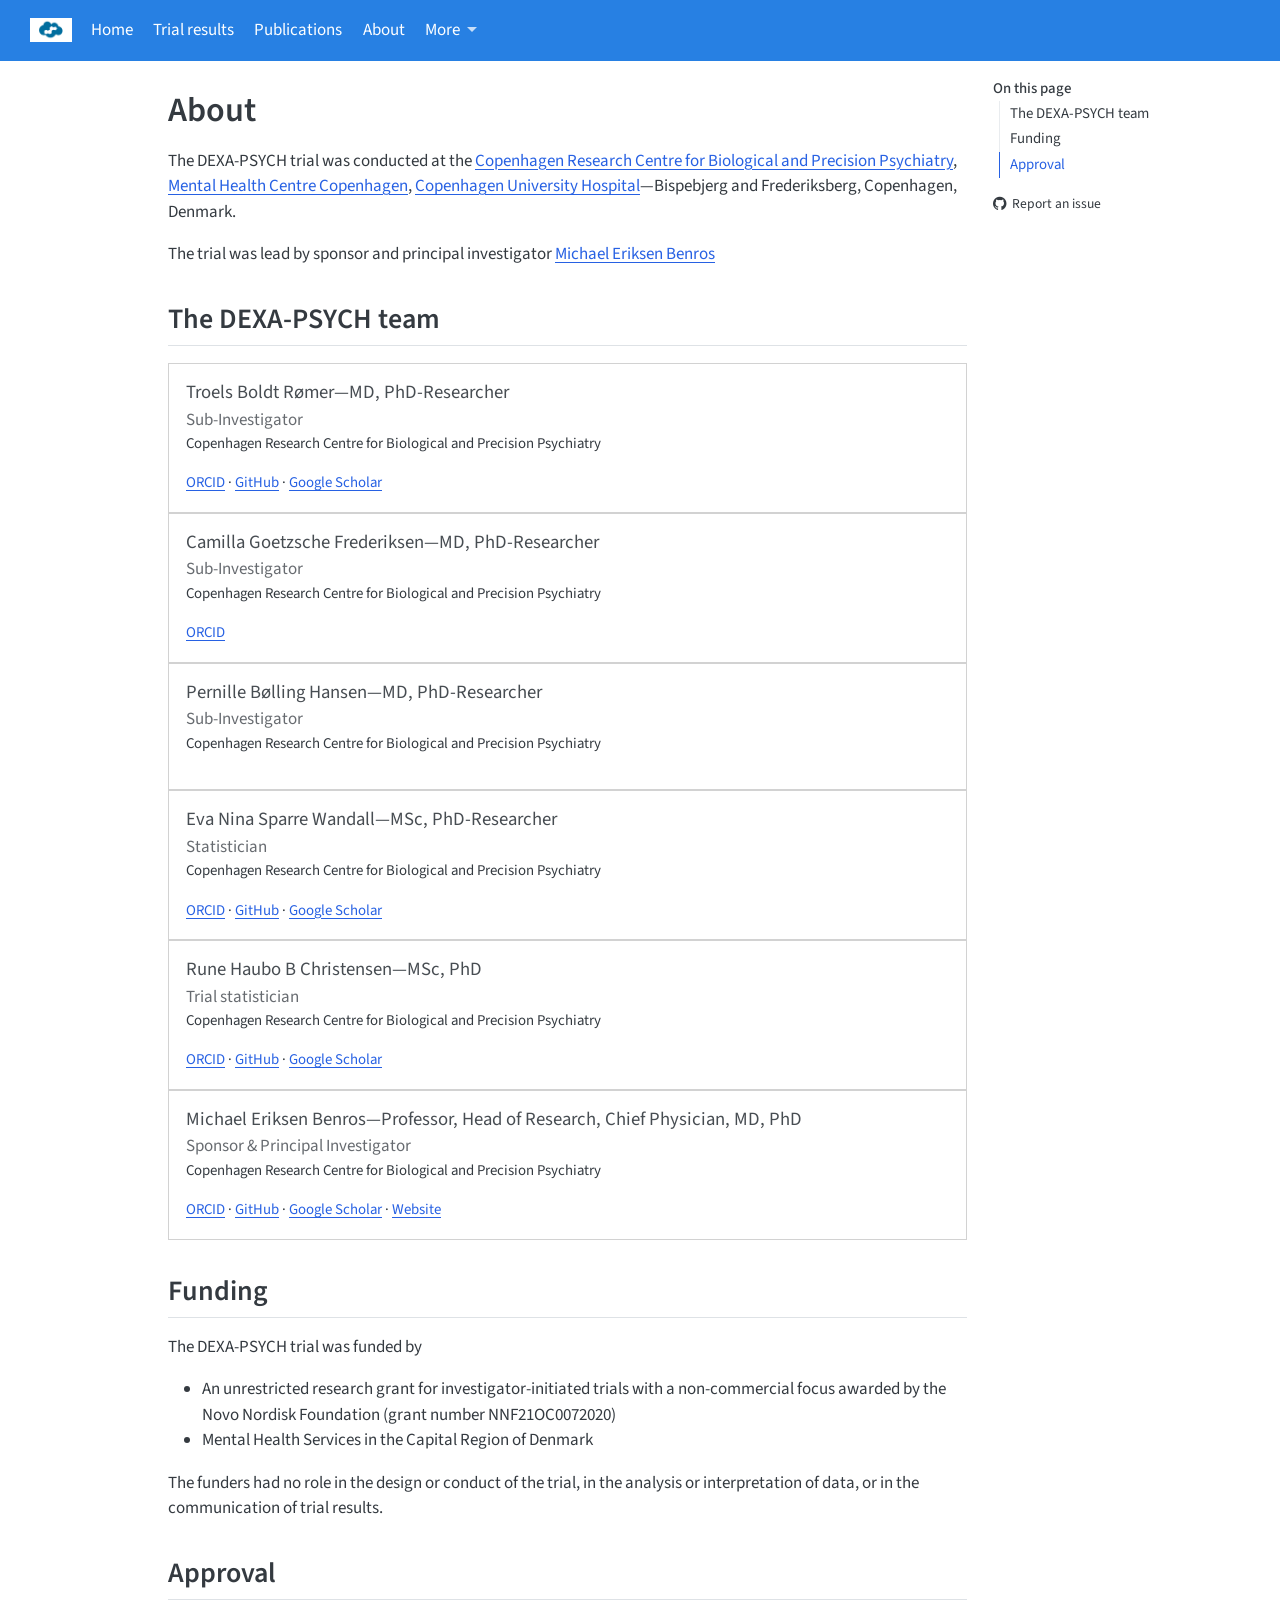
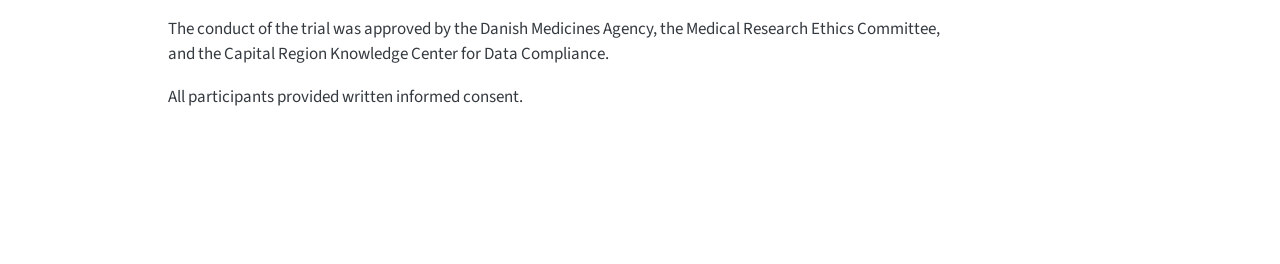
==== docs/about.html @ f8bdddbc "revamp website with quarto" ====
<!DOCTYPE html>
<html xmlns="http://www.w3.org/1999/xhtml" lang="en" xml:lang="en"><head>

<meta charset="utf-8">
<meta name="generator" content="quarto-1.9.38">

<meta name="viewport" content="width=device-width, initial-scale=1.0, user-scalable=yes">


<title>About</title>
<style>
/* Default styles provided by pandoc.
** See https://pandoc.org/MANUAL.html#variables-for-html for config info.
*/
code{white-space: pre-wrap;}
span.smallcaps{font-variant: small-caps;}
div.columns{display: flex; gap: min(4vw, 1.5em);}
div.column{flex: auto; overflow-x: auto;}
div.hanging-indent{margin-left: 1.5em; text-indent: -1.5em;}
ul.task-list{list-style: none;}
ul.task-list li input[type="checkbox"] {
  width: 0.8em;
  margin: 0 0.8em 0.2em -1em; /* quarto-specific, see https://github.com/quarto-dev/quarto-cli/issues/4556 */ 
  vertical-align: middle;
}
</style>


<script src="site_libs/quarto-nav/quarto-nav.js"></script>
<script src="site_libs/quarto-nav/headroom.min.js"></script>
<script src="site_libs/clipboard/clipboard.min.js"></script>
<script src="site_libs/quarto-search/autocomplete.umd.js"></script>
<script src="site_libs/quarto-search/fuse.min.js"></script>
<script src="site_libs/quarto-search/quarto-search.js"></script>
<meta name="quarto:offset" content="./">
<link href="./dexa-psych-logo.png" rel="icon" type="image/png">
<script src="site_libs/quarto-html/quarto.js" type="module"></script>
<script src="site_libs/quarto-html/tabsets/tabsets.js" type="module"></script>
<script src="site_libs/quarto-html/popper.min.js"></script>
<script src="site_libs/quarto-html/tippy.umd.min.js"></script>
<script src="site_libs/quarto-html/anchor.min.js"></script>
<link href="site_libs/quarto-html/tippy.css" rel="stylesheet">
<link href="site_libs/quarto-html/quarto-syntax-highlighting-15634bcf2e68342d4ad2dfa704d543f6.css" rel="stylesheet" id="quarto-text-highlighting-styles">
<script src="site_libs/bootstrap/bootstrap.min.js"></script>
<link href="site_libs/bootstrap/bootstrap-icons.css" rel="stylesheet">
<link href="site_libs/bootstrap/bootstrap-ff38ca5759cea8d2b4e40dc1c167d4da.min.css" rel="stylesheet" append-hash="true" id="quarto-bootstrap" data-mode="light">
<script id="quarto-search-options" type="application/json">{
  "location": "navbar",
  "copy-button": false,
  "collapse-after": 3,
  "panel-placement": "end",
  "type": "overlay",
  "limit": 50,
  "keyboard-shortcut": [
    "f",
    "/",
    "s"
  ],
  "show-item-context": false,
  "language": {
    "search-no-results-text": "No results",
    "search-matching-documents-text": "matching documents",
    "search-copy-link-title": "Copy link to search",
    "search-hide-matches-text": "Hide additional matches",
    "search-more-match-text": "more match in this document",
    "search-more-matches-text": "more matches in this document",
    "search-clear-button-title": "Clear",
    "search-text-placeholder": "",
    "search-detached-cancel-button-title": "Cancel",
    "search-submit-button-title": "Submit",
    "search-label": "Search"
  }
}</script>


<link rel="stylesheet" href="styles.css">
</head>

<body class="nav-fixed quarto-light">

<div id="quarto-search-results"></div>
  <header id="quarto-header" class="headroom fixed-top">
    <nav class="navbar navbar-expand-lg " data-bs-theme="dark">
      <div class="navbar-container container-fluid">
      <div class="navbar-brand-container mx-auto">
    <a href="./index.html" class="navbar-brand navbar-brand-logo">
    <img src="./dexa-psych-logo.png" alt="" class="navbar-logo light-content">
    <img src="./dexa-psych-logo.png" alt="" class="navbar-logo dark-content">
    </a>
  </div>
          <button class="navbar-toggler" type="button" data-bs-toggle="collapse" data-bs-target="#navbarCollapse" aria-controls="navbarCollapse" role="menu" aria-expanded="false" aria-label="Toggle navigation" onclick="if (window.quartoToggleHeadroom) { window.quartoToggleHeadroom(); }">
  <span class="navbar-toggler-icon"></span>
</button>
          <div class="collapse navbar-collapse" id="navbarCollapse">
            <ul class="navbar-nav navbar-nav-scroll me-auto">
  <li class="nav-item">
    <a class="nav-link" href="./index.html"> 
<span class="menu-text">Home</span></a>
  </li>  
  <li class="nav-item">
    <a class="nav-link" href="./results.html"> 
<span class="menu-text">Trial results</span></a>
  </li>  
  <li class="nav-item">
    <a class="nav-link" href="./publications.html"> 
<span class="menu-text">Publications</span></a>
  </li>  
  <li class="nav-item">
    <a class="nav-link active" href="./about.html" aria-current="page"> 
<span class="menu-text">About</span></a>
  </li>  
  <li class="nav-item dropdown ">
    <a class="nav-link dropdown-toggle" href="#" id="nav-menu-more" role="link" data-bs-toggle="dropdown" aria-expanded="false">
 <span class="menu-text">More</span>
    </a>
    <ul class="dropdown-menu" aria-labelledby="nav-menu-more">    
        <li>
    <a class="dropdown-item" href="./index.html">
 <span class="dropdown-text">The DEXA-PSYCH trial</span></a>
  </li>  
        <li>
    <a class="dropdown-item" href="./about.html">
 <span class="dropdown-text">About</span></a>
  </li>  
    </ul>
  </li>
</ul>
          </div> <!-- /navcollapse -->
            <div class="quarto-navbar-tools">
</div>
      </div> <!-- /container-fluid -->
    </nav>
</header>
<!-- content -->
<div id="quarto-content" class="quarto-container page-columns page-rows-contents page-layout-article page-navbar">
<!-- sidebar -->
<!-- margin-sidebar -->
    <div id="quarto-margin-sidebar" class="sidebar margin-sidebar">
        <nav id="TOC" role="doc-toc" class="toc-active">
    <h2 id="toc-title">On this page</h2>
   
  <ul>
  <li><a href="#the-dexa-psych-team" id="toc-the-dexa-psych-team" class="nav-link active" data-scroll-target="#the-dexa-psych-team">The DEXA-PSYCH team</a></li>
  <li><a href="#funding" id="toc-funding" class="nav-link" data-scroll-target="#funding">Funding</a></li>
  <li><a href="#approval" id="toc-approval" class="nav-link" data-scroll-target="#approval">Approval</a></li>
  </ul>
<div class="toc-actions"><ul><li><a href="https://github.com/Biological-and-Precision-Psychiatry/DEXA-PSYCH/issues/new" class="toc-action"><i class="bi bi-github"></i>Report an issue</a></li></ul></div></nav>
    </div>
<!-- main -->
<main class="content" id="quarto-document-content">

<header id="title-block-header" class="quarto-title-block default">
<div class="quarto-title">
<h1 class="title">About</h1>
</div>



<div class="quarto-title-meta">

    
  
    
  </div>
  


</header>


<p>The DEXA-PSYCH trial was conducted at the <a href="https://research.regionh.dk/en/organisations/copenhagen-research-centre-for-biological-and-precision-psychiatr/">Copenhagen Research Centre for Biological and Precision Psychiatry</a>, <a href="https://research.regionh.dk/en/organisations/psykiatrisk-center-k%C3%B8benhavn-bfh/organisations/">Mental Health Centre Copenhagen</a>, <a href="https://research.regionh.dk/en/">Copenhagen University Hospital</a>—Bispebjerg and Frederiksberg, Copenhagen, Denmark.</p>
<p>The trial was lead by sponsor and principal investigator <a href="https://research.regionh.dk/en/persons/michael-eriksen-benros/">Michael Eriksen Benros</a></p>
<section id="the-dexa-psych-team" class="level2">
<h2 class="anchored" data-anchor-id="the-dexa-psych-team">The DEXA-PSYCH team</h2>
<div class="row row-cols-1 row-cols-md-2 row-cols-lg-3 g-4">
<div class="col">
<div class="card h-100">
<div class="card-body">
<h5 class="card-title anchored">
Troels Boldt Rømer—MD, PhD-Researcher
</h5>
<p class="card-subtitle text-muted">
Sub-Investigator
</p>
<p class="card-text small">
Copenhagen Research Centre for Biological and Precision Psychiatry
</p>
<p class="card-text small">
<a href="https://orcid.org/0000-0002-0832-2667">ORCID</a> · <a href="https://github.com/TroelsRomer">GitHub</a> · <a href="https://scholar.google.com/citations?user=Axf2x-EAAAAJ&amp;hl">Google Scholar</a>
</p>
</div>
</div>
</div>
<div class="col">
<div class="card h-100">
<div class="card-body">
<h5 class="card-title anchored">
Camilla Goetzsche Frederiksen—MD, PhD-Researcher
</h5>
<p class="card-subtitle text-muted">
Sub-Investigator
</p>
<p class="card-text small">
Copenhagen Research Centre for Biological and Precision Psychiatry
</p>
<p class="card-text small">
<a href="https://orcid.org/0000-0002-4475-7617">ORCID</a>
</p>
</div>
</div>
</div>
<div class="col">
<div class="card h-100">
<div class="card-body">
<h5 class="card-title anchored">
Pernille Bølling Hansen—MD, PhD-Researcher
</h5>
<p class="card-subtitle text-muted">
Sub-Investigator
</p>
<p class="card-text small">
Copenhagen Research Centre for Biological and Precision Psychiatry
</p>
<p class="card-text small">
</p>
</div>
</div>
</div>
<div class="col">
<div class="card h-100">
<div class="card-body">
<h5 class="card-title anchored">
Eva Nina Sparre Wandall—MSc, PhD-Researcher
</h5>
<p class="card-subtitle text-muted">
Statistician
</p>
<p class="card-text small">
Copenhagen Research Centre for Biological and Precision Psychiatry
</p>
<p class="card-text small">
<a href="https://orcid.org/0009-0008-1745-6027">ORCID</a> · <a href="https://github.com/evaninawandall">GitHub</a> · <a href="https://scholar.google.com/citations?user=a-APcdoAAAAJ&amp;hl">Google Scholar</a>
</p>
</div>
</div>
</div>
<div class="col">
<div class="card h-100">
<div class="card-body">
<h5 class="card-title anchored">
Rune Haubo B Christensen—MSc, PhD
</h5>
<p class="card-subtitle text-muted">
Trial statistician
</p>
<p class="card-text small">
Copenhagen Research Centre for Biological and Precision Psychiatry
</p>
<p class="card-text small">
<a href="https://orcid.org/0000-0002-4494-3399">ORCID</a> · <a href="https://github.com/runehaubo">GitHub</a> · <a href="https://scholar.google.com/citations?user=Bdq1FoIAAAAJ&amp;hl">Google Scholar</a>
</p>
</div>
</div>
</div>
<div class="col">
<div class="card h-100">
<div class="card-body">
<h5 class="card-title anchored">
Michael Eriksen Benros—Professor, Head of Research, Chief Physician, MD, PhD
</h5>
<p class="card-subtitle text-muted">
Sponsor &amp; Principal Investigator
</p>
<p class="card-text small">
Copenhagen Research Centre for Biological and Precision Psychiatry
</p>
<p class="card-text small">
<a href="https://orcid.org/0000-0003-4939-9465">ORCID</a> · <a href="https://github.com/MichaelBenros">GitHub</a> · <a href="https://scholar.google.com/citations?user=AbCdEfGhIjK">Google Scholar</a> · <a href="https://research.regionh.dk/en/persons/michael-eriksen-benros/">Website</a>
</p>
</div>
</div>
</div>
</div>
</section>
<section id="funding" class="level2">
<h2 class="anchored" data-anchor-id="funding">Funding</h2>
<p>The DEXA-PSYCH trial was funded by</p>
<ul>
<li>An unrestricted research grant for investigator-initiated trials with a non-commercial focus awarded by the Novo Nordisk Foundation (grant number NNF21OC0072020)</li>
<li>Mental Health Services in the Capital Region of Denmark</li>
</ul>
<p>The funders had no role in the design or conduct of the trial, in the analysis or interpretation of data, or in the communication of trial results.</p>
</section>
<section id="approval" class="level2">
<h2 class="anchored" data-anchor-id="approval">Approval</h2>
<p>The conduct of the trial was approved by the Danish Medicines Agency, the Medical Research Ethics Committee, and the Capital Region Knowledge Center for Data Compliance.</p>
<p>All participants provided written informed consent.</p>


</section>

</main> <!-- /main -->
<script id="quarto-html-after-body" type="application/javascript">
  window.document.addEventListener("DOMContentLoaded", function (event) {
    const icon = "";
    const anchorJS = new window.AnchorJS();
    anchorJS.options = {
      placement: 'right',
      icon: icon
    };
    anchorJS.add('.anchored');
    const isCodeAnnotation = (el) => {
      for (const clz of el.classList) {
        if (clz.startsWith('code-annotation-')) {                     
          return true;
        }
      }
      return false;
    }
    const onCopySuccess = function(e) {
      // button target
      const button = e.trigger;
      // don't keep focus
      button.blur();
      // flash "checked"
      button.classList.add('code-copy-button-checked');
      var currentTitle = button.getAttribute("title");
      button.setAttribute("title", "Copied!");
      let tooltip;
      if (window.bootstrap) {
        button.setAttribute("data-bs-toggle", "tooltip");
        button.setAttribute("data-bs-placement", "left");
        button.setAttribute("data-bs-title", "Copied!");
        tooltip = new bootstrap.Tooltip(button, 
          { trigger: "manual", 
            customClass: "code-copy-button-tooltip",
            offset: [0, -8]});
        tooltip.show();    
      }
      setTimeout(function() {
        if (tooltip) {
          tooltip.hide();
          button.removeAttribute("data-bs-title");
          button.removeAttribute("data-bs-toggle");
          button.removeAttribute("data-bs-placement");
        }
        button.setAttribute("title", currentTitle);
        button.classList.remove('code-copy-button-checked');
      }, 1000);
      // clear code selection
      e.clearSelection();
    }
    const getTextToCopy = function(trigger) {
      const outerScaffold = trigger.parentElement.cloneNode(true);
      const codeEl = outerScaffold.querySelector('code');
      for (const childEl of codeEl.children) {
        if (isCodeAnnotation(childEl)) {
          childEl.remove();
        }
      }
      return codeEl.innerText;
    }
    const clipboard = new window.ClipboardJS('.code-copy-button:not([data-in-quarto-modal])', {
      text: getTextToCopy
    });
    clipboard.on('success', onCopySuccess);
    if (window.document.getElementById('quarto-embedded-source-code-modal')) {
      const clipboardModal = new window.ClipboardJS('.code-copy-button[data-in-quarto-modal]', {
        text: getTextToCopy,
        container: window.document.getElementById('quarto-embedded-source-code-modal')
      });
      clipboardModal.on('success', onCopySuccess);
    }
      var localhostRegex = new RegExp(/^(?:http|https):\/\/localhost\:?[0-9]*\//);
      var mailtoRegex = new RegExp(/^mailto:/);
        var filterRegex = new RegExp('/' + window.location.host + '/');
      var isInternal = (href) => {
          return filterRegex.test(href) || localhostRegex.test(href) || mailtoRegex.test(href);
      }
      // Inspect non-navigation links and adorn them if external
     var links = window.document.querySelectorAll('a[href]:not(.nav-link):not(.navbar-brand):not(.toc-action):not(.sidebar-link):not(.sidebar-item-toggle):not(.pagination-link):not(.no-external):not([aria-hidden]):not(.dropdown-item):not(.quarto-navigation-tool):not(.about-link)');
      for (var i=0; i<links.length; i++) {
        const link = links[i];
        if (!isInternal(link.href)) {
          // undo the damage that might have been done by quarto-nav.js in the case of
          // links that we want to consider external
          if (link.dataset.originalHref !== undefined) {
            link.href = link.dataset.originalHref;
          }
        }
      }
    function tippyHover(el, contentFn, onTriggerFn, onUntriggerFn) {
      const config = {
        allowHTML: true,
        maxWidth: 500,
        delay: 100,
        arrow: false,
        appendTo: function(el) {
            return el.parentElement;
        },
        interactive: true,
        interactiveBorder: 10,
        theme: 'quarto',
        placement: 'bottom-start',
      };
      if (contentFn) {
        config.content = contentFn;
      }
      if (onTriggerFn) {
        config.onTrigger = onTriggerFn;
      }
      if (onUntriggerFn) {
        config.onUntrigger = onUntriggerFn;
      }
      window.tippy(el, config); 
    }
    const noterefs = window.document.querySelectorAll('a[role="doc-noteref"]');
    for (var i=0; i<noterefs.length; i++) {
      const ref = noterefs[i];
      tippyHover(ref, function() {
        // use id or data attribute instead here
        let href = ref.getAttribute('data-footnote-href') || ref.getAttribute('href');
        try { href = new URL(href).hash; } catch {}
        const id = href.replace(/^#\/?/, "");
        const note = window.document.getElementById(id);
        if (note) {
          return note.innerHTML;
        } else {
          return "";
        }
      });
    }
    const xrefs = window.document.querySelectorAll('a.quarto-xref');
    const processXRef = (id, note) => {
      // Strip column container classes
      const stripColumnClz = (el) => {
        el.classList.remove("page-full", "page-columns");
        if (el.children) {
          for (const child of el.children) {
            stripColumnClz(child);
          }
        }
      }
      stripColumnClz(note)
      if (id === null || id.startsWith('sec-')) {
        // Special case sections, only their first couple elements
        const container = document.createElement("div");
        if (note.children && note.children.length > 2) {
          container.appendChild(note.children[0].cloneNode(true));
          for (let i = 1; i < note.children.length; i++) {
            const child = note.children[i];
            if (child.tagName === "P" && child.innerText === "") {
              continue;
            } else {
              container.appendChild(child.cloneNode(true));
              break;
            }
          }
          if (window.Quarto?.typesetMath) {
            window.Quarto.typesetMath(container);
          }
          return container.innerHTML
        } else {
          if (window.Quarto?.typesetMath) {
            window.Quarto.typesetMath(note);
          }
          return note.innerHTML;
        }
      } else {
        // Remove any anchor links if they are present
        const anchorLink = note.querySelector('a.anchorjs-link');
        if (anchorLink) {
          anchorLink.remove();
        }
        if (window.Quarto?.typesetMath) {
          window.Quarto.typesetMath(note);
        }
        if (note.classList.contains("callout")) {
          return note.outerHTML;
        } else {
          return note.innerHTML;
        }
      }
    }
    for (var i=0; i<xrefs.length; i++) {
      const xref = xrefs[i];
      tippyHover(xref, undefined, function(instance) {
        instance.disable();
        let url = xref.getAttribute('href');
        let hash = undefined; 
        if (url.startsWith('#')) {
          hash = url;
        } else {
          try { hash = new URL(url).hash; } catch {}
        }
        if (hash) {
          const id = hash.replace(/^#\/?/, "");
          const note = window.document.getElementById(id);
          if (note !== null) {
            try {
              const html = processXRef(id, note.cloneNode(true));
              instance.setContent(html);
            } finally {
              instance.enable();
              instance.show();
            }
          } else {
            // See if we can fetch this
            fetch(url.split('#')[0])
            .then(res => res.text())
            .then(html => {
              const parser = new DOMParser();
              const htmlDoc = parser.parseFromString(html, "text/html");
              const note = htmlDoc.getElementById(id);
              if (note !== null) {
                const html = processXRef(id, note);
                instance.setContent(html);
              } 
            }).finally(() => {
              instance.enable();
              instance.show();
            });
          }
        } else {
          // See if we can fetch a full url (with no hash to target)
          // This is a special case and we should probably do some content thinning / targeting
          fetch(url)
          .then(res => res.text())
          .then(html => {
            const parser = new DOMParser();
            const htmlDoc = parser.parseFromString(html, "text/html");
            const note = htmlDoc.querySelector('main.content');
            if (note !== null) {
              // This should only happen for chapter cross references
              // (since there is no id in the URL)
              // remove the first header
              if (note.children.length > 0 && note.children[0].tagName === "HEADER") {
                note.children[0].remove();
              }
              const html = processXRef(null, note);
              instance.setContent(html);
            } 
          }).finally(() => {
            instance.enable();
            instance.show();
          });
        }
      }, function(instance) {
      });
    }
        let selectedAnnoteEl;
        const selectorForAnnotation = ( cell, annotation) => {
          let cellAttr = 'data-code-cell="' + cell + '"';
          let lineAttr = 'data-code-annotation="' +  annotation + '"';
          const selector = 'span[' + cellAttr + '][' + lineAttr + ']';
          return selector;
        }
        const selectCodeLines = (annoteEl) => {
          const doc = window.document;
          const targetCell = annoteEl.getAttribute("data-target-cell");
          const targetAnnotation = annoteEl.getAttribute("data-target-annotation");
          const annoteSpan = window.document.querySelector(selectorForAnnotation(targetCell, targetAnnotation));
          const lines = annoteSpan.getAttribute("data-code-lines").split(",");
          const lineIds = lines.map((line) => {
            return targetCell + "-" + line;
          })
          let top = null;
          let height = null;
          let parent = null;
          if (lineIds.length > 0) {
              //compute the position of the single el (top and bottom and make a div)
              const el = window.document.getElementById(lineIds[0]);
              top = el.offsetTop;
              height = el.offsetHeight;
              parent = el.parentElement.parentElement;
            if (lineIds.length > 1) {
              const lastEl = window.document.getElementById(lineIds[lineIds.length - 1]);
              const bottom = lastEl.offsetTop + lastEl.offsetHeight;
              height = bottom - top;
            }
            if (top !== null && height !== null && parent !== null) {
              // cook up a div (if necessary) and position it 
              let div = window.document.getElementById("code-annotation-line-highlight");
              if (div === null) {
                div = window.document.createElement("div");
                div.setAttribute("id", "code-annotation-line-highlight");
                div.style.position = 'absolute';
                parent.appendChild(div);
              }
              div.style.top = top - 2 + "px";
              div.style.height = height + 4 + "px";
              div.style.left = 0;
              let gutterDiv = window.document.getElementById("code-annotation-line-highlight-gutter");
              if (gutterDiv === null) {
                gutterDiv = window.document.createElement("div");
                gutterDiv.setAttribute("id", "code-annotation-line-highlight-gutter");
                gutterDiv.style.position = 'absolute';
                const codeCell = window.document.getElementById(targetCell);
                const gutter = codeCell.querySelector('.code-annotation-gutter');
                gutter.appendChild(gutterDiv);
              }
              gutterDiv.style.top = top - 2 + "px";
              gutterDiv.style.height = height + 4 + "px";
            }
            selectedAnnoteEl = annoteEl;
          }
        };
        const unselectCodeLines = () => {
          const elementsIds = ["code-annotation-line-highlight", "code-annotation-line-highlight-gutter"];
          elementsIds.forEach((elId) => {
            const div = window.document.getElementById(elId);
            if (div) {
              div.remove();
            }
          });
          selectedAnnoteEl = undefined;
        };
          // Handle positioning of the toggle
      window.addEventListener(
        "resize",
        throttle(() => {
          elRect = undefined;
          if (selectedAnnoteEl) {
            selectCodeLines(selectedAnnoteEl);
          }
        }, 10)
      );
      function throttle(fn, ms) {
      let throttle = false;
      let timer;
        return (...args) => {
          if(!throttle) { // first call gets through
              fn.apply(this, args);
              throttle = true;
          } else { // all the others get throttled
              if(timer) clearTimeout(timer); // cancel #2
              timer = setTimeout(() => {
                fn.apply(this, args);
                timer = throttle = false;
              }, ms);
          }
        };
      }
        // Attach click handler to the DT
        const annoteDls = window.document.querySelectorAll('dt[data-target-cell]');
        for (const annoteDlNode of annoteDls) {
          annoteDlNode.addEventListener('click', (event) => {
            const clickedEl = event.target;
            if (clickedEl !== selectedAnnoteEl) {
              unselectCodeLines();
              const activeEl = window.document.querySelector('dt[data-target-cell].code-annotation-active');
              if (activeEl) {
                activeEl.classList.remove('code-annotation-active');
              }
              selectCodeLines(clickedEl);
              clickedEl.classList.add('code-annotation-active');
            } else {
              // Unselect the line
              unselectCodeLines();
              clickedEl.classList.remove('code-annotation-active');
            }
          });
        }
    const findCites = (el) => {
      const parentEl = el.parentElement;
      if (parentEl) {
        const cites = parentEl.dataset.cites;
        if (cites) {
          return {
            el,
            cites: cites.split(' ')
          };
        } else {
          return findCites(el.parentElement)
        }
      } else {
        return undefined;
      }
    };
    var bibliorefs = window.document.querySelectorAll('a[role="doc-biblioref"]');
    for (var i=0; i<bibliorefs.length; i++) {
      const ref = bibliorefs[i];
      const citeInfo = findCites(ref);
      if (citeInfo) {
        tippyHover(citeInfo.el, function() {
          var popup = window.document.createElement('div');
          citeInfo.cites.forEach(function(cite) {
            var citeDiv = window.document.createElement('div');
            citeDiv.classList.add('hanging-indent');
            citeDiv.classList.add('csl-entry');
            var biblioDiv = window.document.getElementById('ref-' + cite);
            if (biblioDiv) {
              citeDiv.innerHTML = biblioDiv.innerHTML;
            }
            popup.appendChild(citeDiv);
          });
          return popup.innerHTML;
        });
      }
    }
  });
  </script>
</div> <!-- /content -->




<footer class="footer"><div class="nav-footer"><div class="nav-footer-center"><div class="toc-actions d-sm-block d-md-none"><ul><li><a href="https://github.com/Biological-and-Precision-Psychiatry/DEXA-PSYCH/issues/new" class="toc-action"><i class="bi bi-github"></i>Report an issue</a></li></ul></div></div></div></footer></body></html>
---- docs/site_libs/quarto-html/tippy.css ----
.tippy-box[data-animation=fade][data-state=hidden]{opacity:0}[data-tippy-root]{max-width:calc(100vw - 10px)}.tippy-box{position:relative;background-color:#333;color:#fff;border-radius:4px;font-size:14px;line-height:1.4;white-space:normal;outline:0;transition-property:transform,visibility,opacity}.tippy-box[data-placement^=top]>.tippy-arrow{bottom:0}.tippy-box[data-placement^=top]>.tippy-arrow:before{bottom:-7px;left:0;border-width:8px 8px 0;border-top-color:initial;transform-origin:center top}.tippy-box[data-placement^=bottom]>.tippy-arrow{top:0}.tippy-box[data-placement^=bottom]>.tippy-arrow:before{top:-7px;left:0;border-width:0 8px 8px;border-bottom-color:initial;transform-origin:center bottom}.tippy-box[data-placement^=left]>.tippy-arrow{right:0}.tippy-box[data-placement^=left]>.tippy-arrow:before{border-width:8px 0 8px 8px;border-left-color:initial;right:-7px;transform-origin:center left}.tippy-box[data-placement^=right]>.tippy-arrow{left:0}.tippy-box[data-placement^=right]>.tippy-arrow:before{left:-7px;border-width:8px 8px 8px 0;border-right-color:initial;transform-origin:center right}.tippy-box[data-inertia][data-state=visible]{transition-timing-function:cubic-bezier(.54,1.5,.38,1.11)}.tippy-arrow{width:16px;height:16px;color:#333}.tippy-arrow:before{content:"";position:absolute;border-color:transparent;border-style:solid}.tippy-content{position:relative;padding:5px 9px;z-index:1}
---- docs/site_libs/quarto-html/quarto-syntax-highlighting-15634bcf2e68342d4ad2dfa704d543f6.css ----
/* quarto syntax highlight colors */
:root {
  --quarto-hl-ot-color: #003B4F;
  --quarto-hl-at-color: #657422;
  --quarto-hl-ss-color: #20794D;
  --quarto-hl-an-color: #5E5E5E;
  --quarto-hl-fu-color: #4758AB;
  --quarto-hl-st-color: #20794D;
  --quarto-hl-cf-color: #003B4F;
  --quarto-hl-op-color: #5E5E5E;
  --quarto-hl-er-color: #AD0000;
  --quarto-hl-bn-color: #AD0000;
  --quarto-hl-al-color: #AD0000;
  --quarto-hl-va-color: #111111;
  --quarto-hl-bu-color: inherit;
  --quarto-hl-ex-color: inherit;
  --quarto-hl-pp-color: #AD0000;
  --quarto-hl-in-color: #5E5E5E;
  --quarto-hl-vs-color: #20794D;
  --quarto-hl-wa-color: #5E5E5E;
  --quarto-hl-do-color: #5E5E5E;
  --quarto-hl-im-color: #00769E;
  --quarto-hl-ch-color: #20794D;
  --quarto-hl-dt-color: #AD0000;
  --quarto-hl-fl-color: #AD0000;
  --quarto-hl-co-color: #5E5E5E;
  --quarto-hl-cv-color: #5E5E5E;
  --quarto-hl-cn-color: #8f5902;
  --quarto-hl-sc-color: #5E5E5E;
  --quarto-hl-dv-color: #AD0000;
  --quarto-hl-kw-color: #003B4F;
}

/* other quarto variables */
:root {
  --quarto-font-monospace: SFMono-Regular, Menlo, Monaco, Consolas, "Liberation Mono", "Courier New", monospace;
}

/* syntax highlight based on Pandoc's rules */
pre > code.sourceCode > span {
  color: #003B4F;
}

code.sourceCode > span {
  color: #003B4F;
}

div.sourceCode,
div.sourceCode pre.sourceCode {
  color: #003B4F;
}

/* Normal */
code span {
  color: #003B4F;
}

/* Alert */
code span.al {
  color: #AD0000;
  font-style: inherit;
}

/* Annotation */
code span.an {
  color: #5E5E5E;
  font-style: inherit;
}

/* Attribute */
code span.at {
  color: #657422;
  font-style: inherit;
}

/* BaseN */
code span.bn {
  color: #AD0000;
  font-style: inherit;
}

/* BuiltIn */
code span.bu {
  font-style: inherit;
}

/* ControlFlow */
code span.cf {
  color: #003B4F;
  font-weight: bold;
  font-style: inherit;
}

/* Char */
code span.ch {
  color: #20794D;
  font-style: inherit;
}

/* Constant */
code span.cn {
  color: #8f5902;
  font-style: inherit;
}

/* Comment */
code span.co {
  color: #5E5E5E;
  font-style: inherit;
}

/* CommentVar */
code span.cv {
  color: #5E5E5E;
  font-style: italic;
}

/* Documentation */
code span.do {
  color: #5E5E5E;
  font-style: italic;
}

/* DataType */
code span.dt {
  color: #AD0000;
  font-style: inherit;
}

/* DecVal */
code span.dv {
  color: #AD0000;
  font-style: inherit;
}

/* Error */
code span.er {
  color: #AD0000;
  font-style: inherit;
}

/* Extension */
code span.ex {
  font-style: inherit;
}

/* Float */
code span.fl {
  color: #AD0000;
  font-style: inherit;
}

/* Function */
code span.fu {
  color: #4758AB;
  font-style: inherit;
}

/* Import */
code span.im {
  color: #00769E;
  font-style: inherit;
}

/* Information */
code span.in {
  color: #5E5E5E;
  font-style: inherit;
}

/* Keyword */
code span.kw {
  color: #003B4F;
  font-weight: bold;
  font-style: inherit;
}

/* Operator */
code span.op {
  color: #5E5E5E;
  font-style: inherit;
}

/* Other */
code span.ot {
  color: #003B4F;
  font-style: inherit;
}

/* Preprocessor */
code span.pp {
  color: #AD0000;
  font-style: inherit;
}

/* SpecialChar */
code span.sc {
  color: #5E5E5E;
  font-style: inherit;
}

/* SpecialString */
code span.ss {
  color: #20794D;
  font-style: inherit;
}

/* String */
code span.st {
  color: #20794D;
  font-style: inherit;
}

/* Variable */
code span.va {
  color: #111111;
  font-style: inherit;
}

/* VerbatimString */
code span.vs {
  color: #20794D;
  font-style: inherit;
}

/* Warning */
code span.wa {
  color: #5E5E5E;
  font-style: italic;
}

.prevent-inlining {
  content: "</";
}

/*# sourceMappingURL=f23921c56f73e400b49028c9186a1aa0.css.map */
---- docs/styles.css ----
/* css styles */
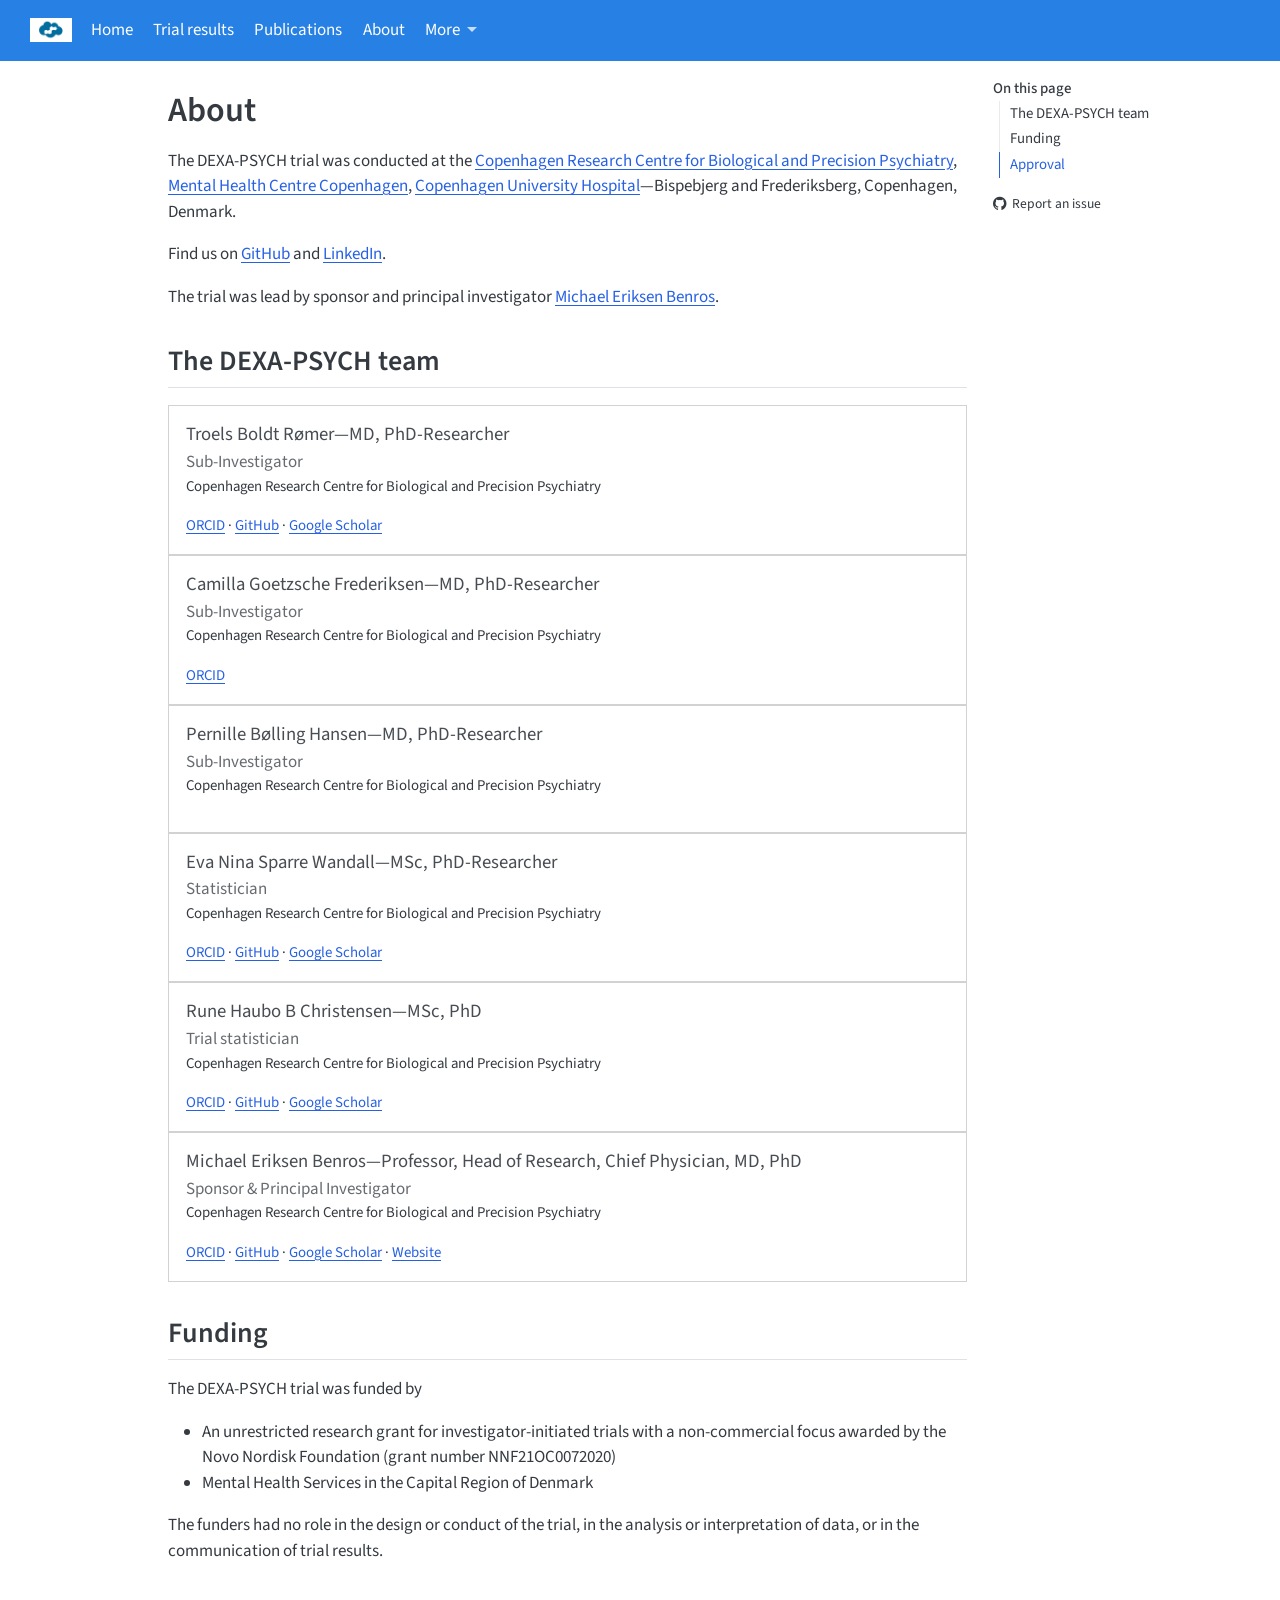
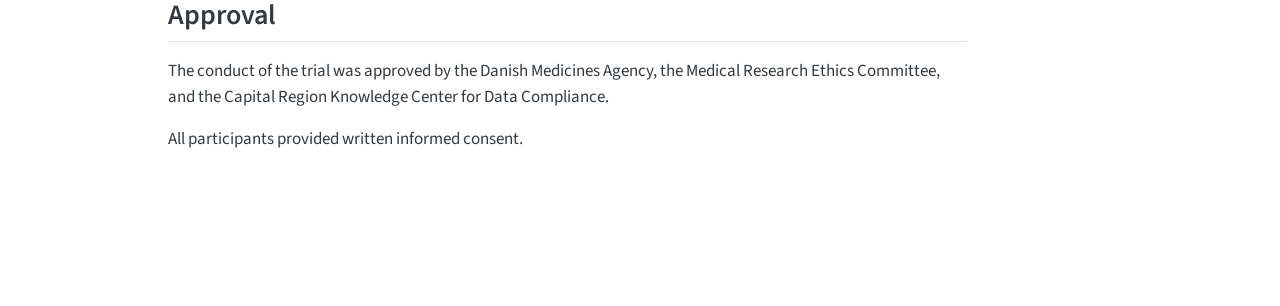
==== commit 5fc40185: "Update website" ====
--- a/docs/about.html
+++ b/docs/about.html
@@ -102,7 +102,7 @@
 <span class="menu-text">Trial results</span></a>
   </li>  
   <li class="nav-item">
-    <a class="nav-link" href="./publications.html"> 
+    <a class="nav-link" href="./publications/publications.html"> 
 <span class="menu-text">Publications</span></a>
   </li>  
   <li class="nav-item">
@@ -169,7 +169,8 @@
 
 
 <p>The DEXA-PSYCH trial was conducted at the <a href="https://research.regionh.dk/en/organisations/copenhagen-research-centre-for-biological-and-precision-psychiatr/">Copenhagen Research Centre for Biological and Precision Psychiatry</a>, <a href="https://research.regionh.dk/en/organisations/psykiatrisk-center-k%C3%B8benhavn-bfh/organisations/">Mental Health Centre Copenhagen</a>, <a href="https://research.regionh.dk/en/">Copenhagen University Hospital</a>—Bispebjerg and Frederiksberg, Copenhagen, Denmark.</p>
-<p>The trial was lead by sponsor and principal investigator <a href="https://research.regionh.dk/en/persons/michael-eriksen-benros/">Michael Eriksen Benros</a></p>
+<p>Find us on <a href="https://github.com/Biological-and-Precision-Psychiatry">GitHub</a> and <a href="https://dk.linkedin.com/company/copenhagen-biological-and-precision-psychiatry">LinkedIn</a>.</p>
+<p>The trial was lead by sponsor and principal investigator <a href="https://research.regionh.dk/en/persons/michael-eriksen-benros/">Michael Eriksen Benros</a>.</p>
 <section id="the-dexa-psych-team" class="level2">
 <h2 class="anchored" data-anchor-id="the-dexa-psych-team">The DEXA-PSYCH team</h2>
 <div class="row row-cols-1 row-cols-md-2 row-cols-lg-3 g-4">
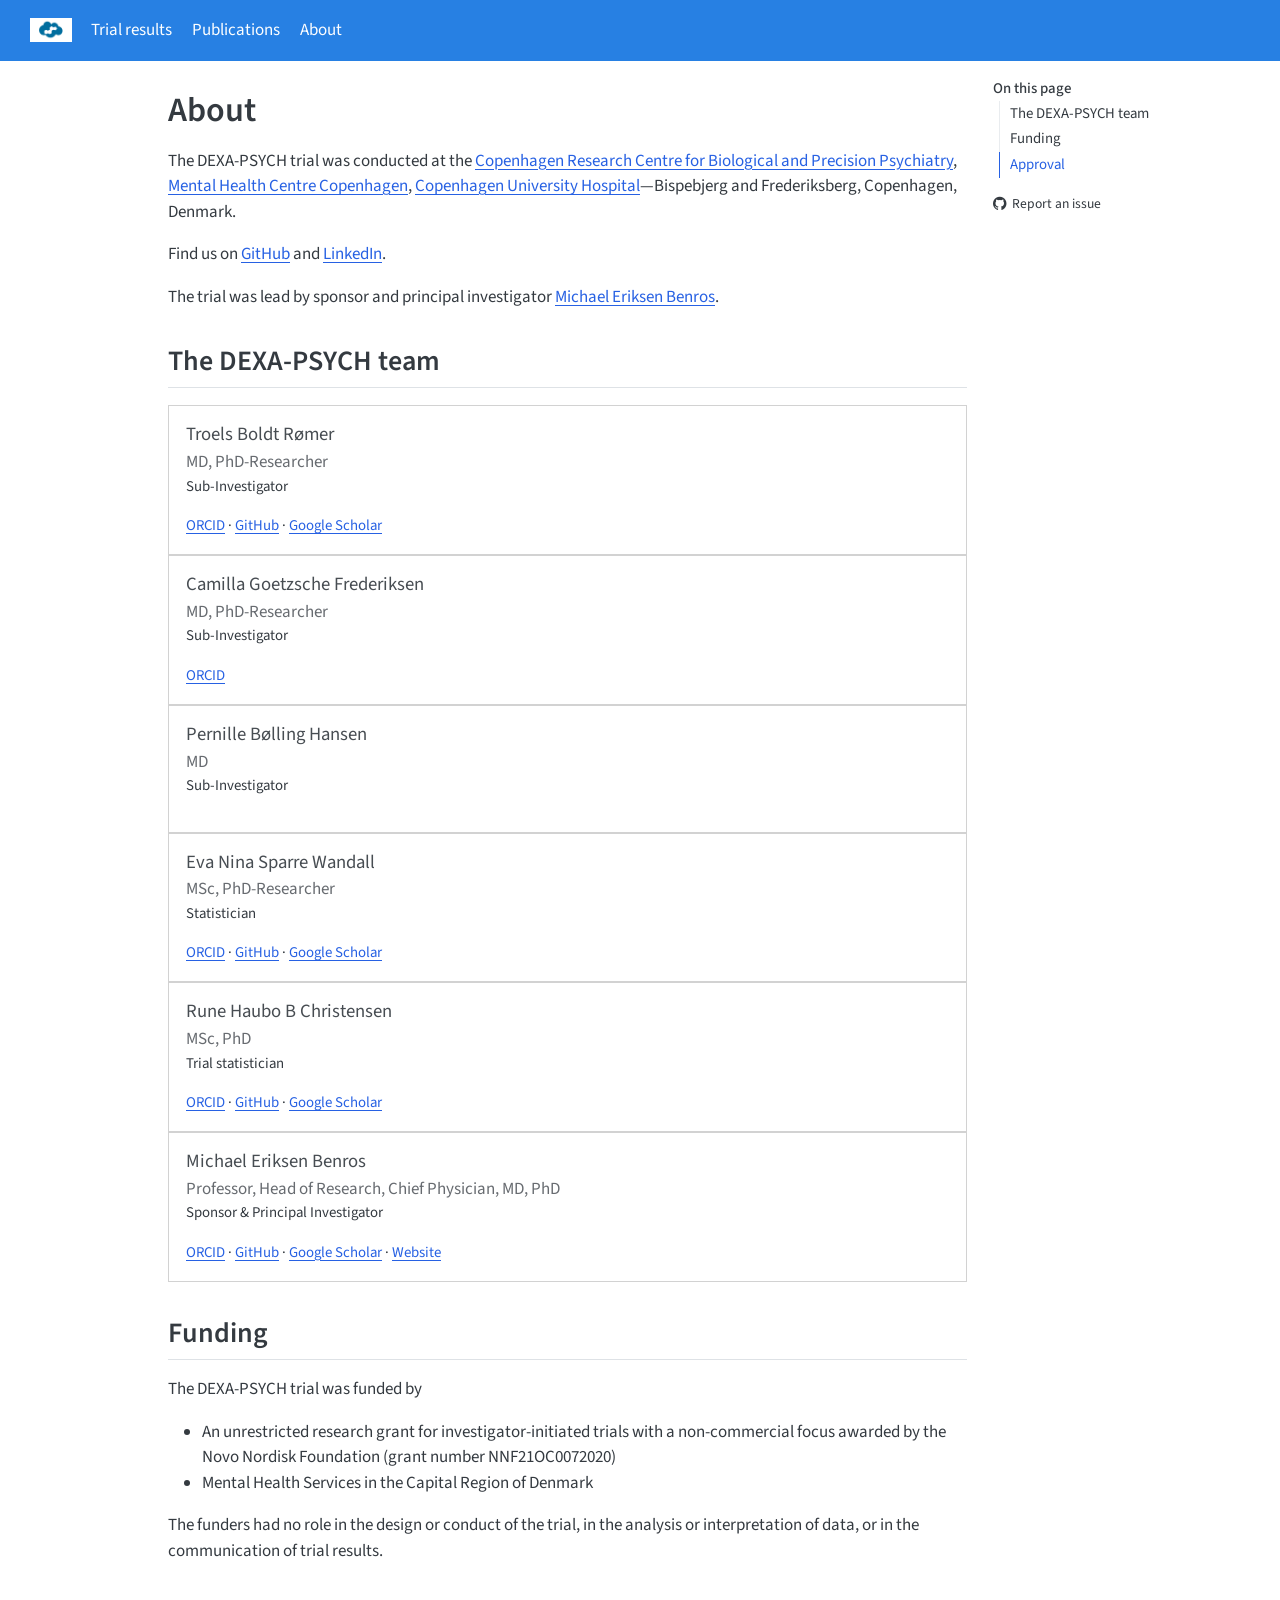
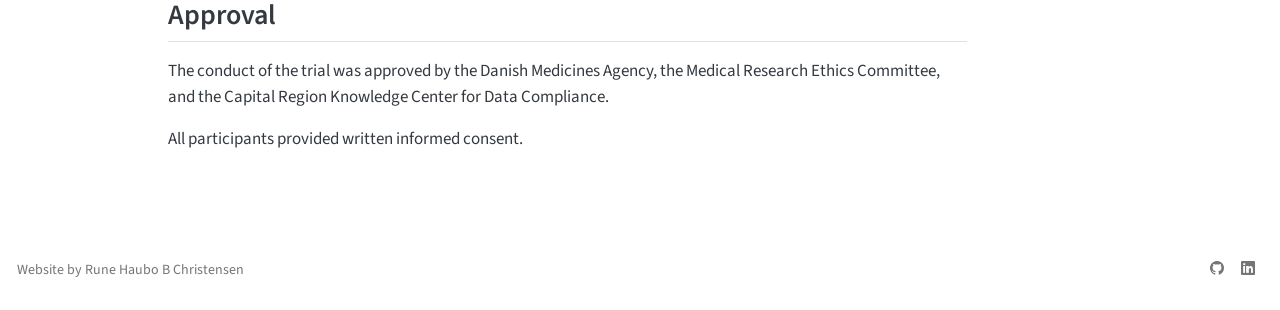
==== commit 0d0a6af5: "update website" ====
--- a/docs/about.html
+++ b/docs/about.html
@@ -94,10 +94,6 @@
           <div class="collapse navbar-collapse" id="navbarCollapse">
             <ul class="navbar-nav navbar-nav-scroll me-auto">
   <li class="nav-item">
-    <a class="nav-link" href="./index.html"> 
-<span class="menu-text">Home</span></a>
-  </li>  
-  <li class="nav-item">
     <a class="nav-link" href="./results.html"> 
 <span class="menu-text">Trial results</span></a>
   </li>  
@@ -109,21 +105,6 @@
     <a class="nav-link active" href="./about.html" aria-current="page"> 
 <span class="menu-text">About</span></a>
   </li>  
-  <li class="nav-item dropdown ">
-    <a class="nav-link dropdown-toggle" href="#" id="nav-menu-more" role="link" data-bs-toggle="dropdown" aria-expanded="false">
- <span class="menu-text">More</span>
-    </a>
-    <ul class="dropdown-menu" aria-labelledby="nav-menu-more">    
-        <li>
-    <a class="dropdown-item" href="./index.html">
- <span class="dropdown-text">The DEXA-PSYCH trial</span></a>
-  </li>  
-        <li>
-    <a class="dropdown-item" href="./about.html">
- <span class="dropdown-text">About</span></a>
-  </li>  
-    </ul>
-  </li>
 </ul>
           </div> <!-- /navcollapse -->
             <div class="quarto-navbar-tools">
@@ -178,13 +159,13 @@
 <div class="card h-100">
 <div class="card-body">
 <h5 class="card-title anchored">
-Troels Boldt Rømer—MD, PhD-Researcher
+Troels Boldt Rømer
 </h5>
 <p class="card-subtitle text-muted">
+MD, PhD-Researcher
+</p>
+<p class="card-text small">
 Sub-Investigator
-</p>
-<p class="card-text small">
-Copenhagen Research Centre for Biological and Precision Psychiatry
 </p>
 <p class="card-text small">
 <a href="https://orcid.org/0000-0002-0832-2667">ORCID</a> · <a href="https://github.com/TroelsRomer">GitHub</a> · <a href="https://scholar.google.com/citations?user=Axf2x-EAAAAJ&amp;hl">Google Scholar</a>
@@ -196,13 +177,13 @@
 <div class="card h-100">
 <div class="card-body">
 <h5 class="card-title anchored">
-Camilla Goetzsche Frederiksen—MD, PhD-Researcher
+Camilla Goetzsche Frederiksen
 </h5>
 <p class="card-subtitle text-muted">
+MD, PhD-Researcher
+</p>
+<p class="card-text small">
 Sub-Investigator
-</p>
-<p class="card-text small">
-Copenhagen Research Centre for Biological and Precision Psychiatry
 </p>
 <p class="card-text small">
 <a href="https://orcid.org/0000-0002-4475-7617">ORCID</a>
@@ -214,13 +195,13 @@
 <div class="card h-100">
 <div class="card-body">
 <h5 class="card-title anchored">
-Pernille Bølling Hansen—MD, PhD-Researcher
+Pernille Bølling Hansen
 </h5>
 <p class="card-subtitle text-muted">
+MD
+</p>
+<p class="card-text small">
 Sub-Investigator
-</p>
-<p class="card-text small">
-Copenhagen Research Centre for Biological and Precision Psychiatry
 </p>
 <p class="card-text small">
 </p>
@@ -231,13 +212,13 @@
 <div class="card h-100">
 <div class="card-body">
 <h5 class="card-title anchored">
-Eva Nina Sparre Wandall—MSc, PhD-Researcher
+Eva Nina Sparre Wandall
 </h5>
 <p class="card-subtitle text-muted">
+MSc, PhD-Researcher
+</p>
+<p class="card-text small">
 Statistician
-</p>
-<p class="card-text small">
-Copenhagen Research Centre for Biological and Precision Psychiatry
 </p>
 <p class="card-text small">
 <a href="https://orcid.org/0009-0008-1745-6027">ORCID</a> · <a href="https://github.com/evaninawandall">GitHub</a> · <a href="https://scholar.google.com/citations?user=a-APcdoAAAAJ&amp;hl">Google Scholar</a>
@@ -249,13 +230,13 @@
 <div class="card h-100">
 <div class="card-body">
 <h5 class="card-title anchored">
-Rune Haubo B Christensen—MSc, PhD
+Rune Haubo B Christensen
 </h5>
 <p class="card-subtitle text-muted">
+MSc, PhD
+</p>
+<p class="card-text small">
 Trial statistician
-</p>
-<p class="card-text small">
-Copenhagen Research Centre for Biological and Precision Psychiatry
 </p>
 <p class="card-text small">
 <a href="https://orcid.org/0000-0002-4494-3399">ORCID</a> · <a href="https://github.com/runehaubo">GitHub</a> · <a href="https://scholar.google.com/citations?user=Bdq1FoIAAAAJ&amp;hl">Google Scholar</a>
@@ -267,13 +248,13 @@
 <div class="card h-100">
 <div class="card-body">
 <h5 class="card-title anchored">
-Michael Eriksen Benros—Professor, Head of Research, Chief Physician, MD, PhD
+Michael Eriksen Benros
 </h5>
 <p class="card-subtitle text-muted">
+Professor, Head of Research, Chief Physician, MD, PhD
+</p>
+<p class="card-text small">
 Sponsor &amp; Principal Investigator
-</p>
-<p class="card-text small">
-Copenhagen Research Centre for Biological and Precision Psychiatry
 </p>
 <p class="card-text small">
 <a href="https://orcid.org/0000-0003-4939-9465">ORCID</a> · <a href="https://github.com/MichaelBenros">GitHub</a> · <a href="https://scholar.google.com/citations?user=AbCdEfGhIjK">Google Scholar</a> · <a href="https://research.regionh.dk/en/persons/michael-eriksen-benros/">Website</a>
@@ -702,8 +683,34 @@
   });
   </script>
 </div> <!-- /content -->
-
-
-
-
-<footer class="footer"><div class="nav-footer"><div class="nav-footer-center"><div class="toc-actions d-sm-block d-md-none"><ul><li><a href="https://github.com/Biological-and-Precision-Psychiatry/DEXA-PSYCH/issues/new" class="toc-action"><i class="bi bi-github"></i>Report an issue</a></li></ul></div></div></div></footer></body></html>+<footer class="footer">
+  <div class="nav-footer">
+    <div class="nav-footer-left">
+<p>Website by Rune Haubo B Christensen</p>
+</div>   
+    <div class="nav-footer-center">
+      &nbsp;
+    <div class="toc-actions d-sm-block d-md-none"><ul><li><a href="https://github.com/Biological-and-Precision-Psychiatry/DEXA-PSYCH/issues/new" class="toc-action"><i class="bi bi-github"></i>Report an issue</a></li></ul></div></div>
+    <div class="nav-footer-right">
+      <ul class="footer-items list-unstyled">
+    <li class="nav-item compact">
+    <a class="nav-link" href="https://github.com/Biological-and-Precision-Psychiatry">
+      <i class="bi bi-github" role="img">
+</i> 
+    </a>
+  </li>  
+    <li class="nav-item compact">
+    <a class="nav-link" href="https://dk.linkedin.com/company/copenhagen-biological-and-precision-psychiatry">
+      <i class="bi bi-linkedin" role="img">
+</i> 
+    </a>
+  </li>  
+</ul>
+    </div>
+  </div>
+</footer>
+
+
+
+
+</body></html>
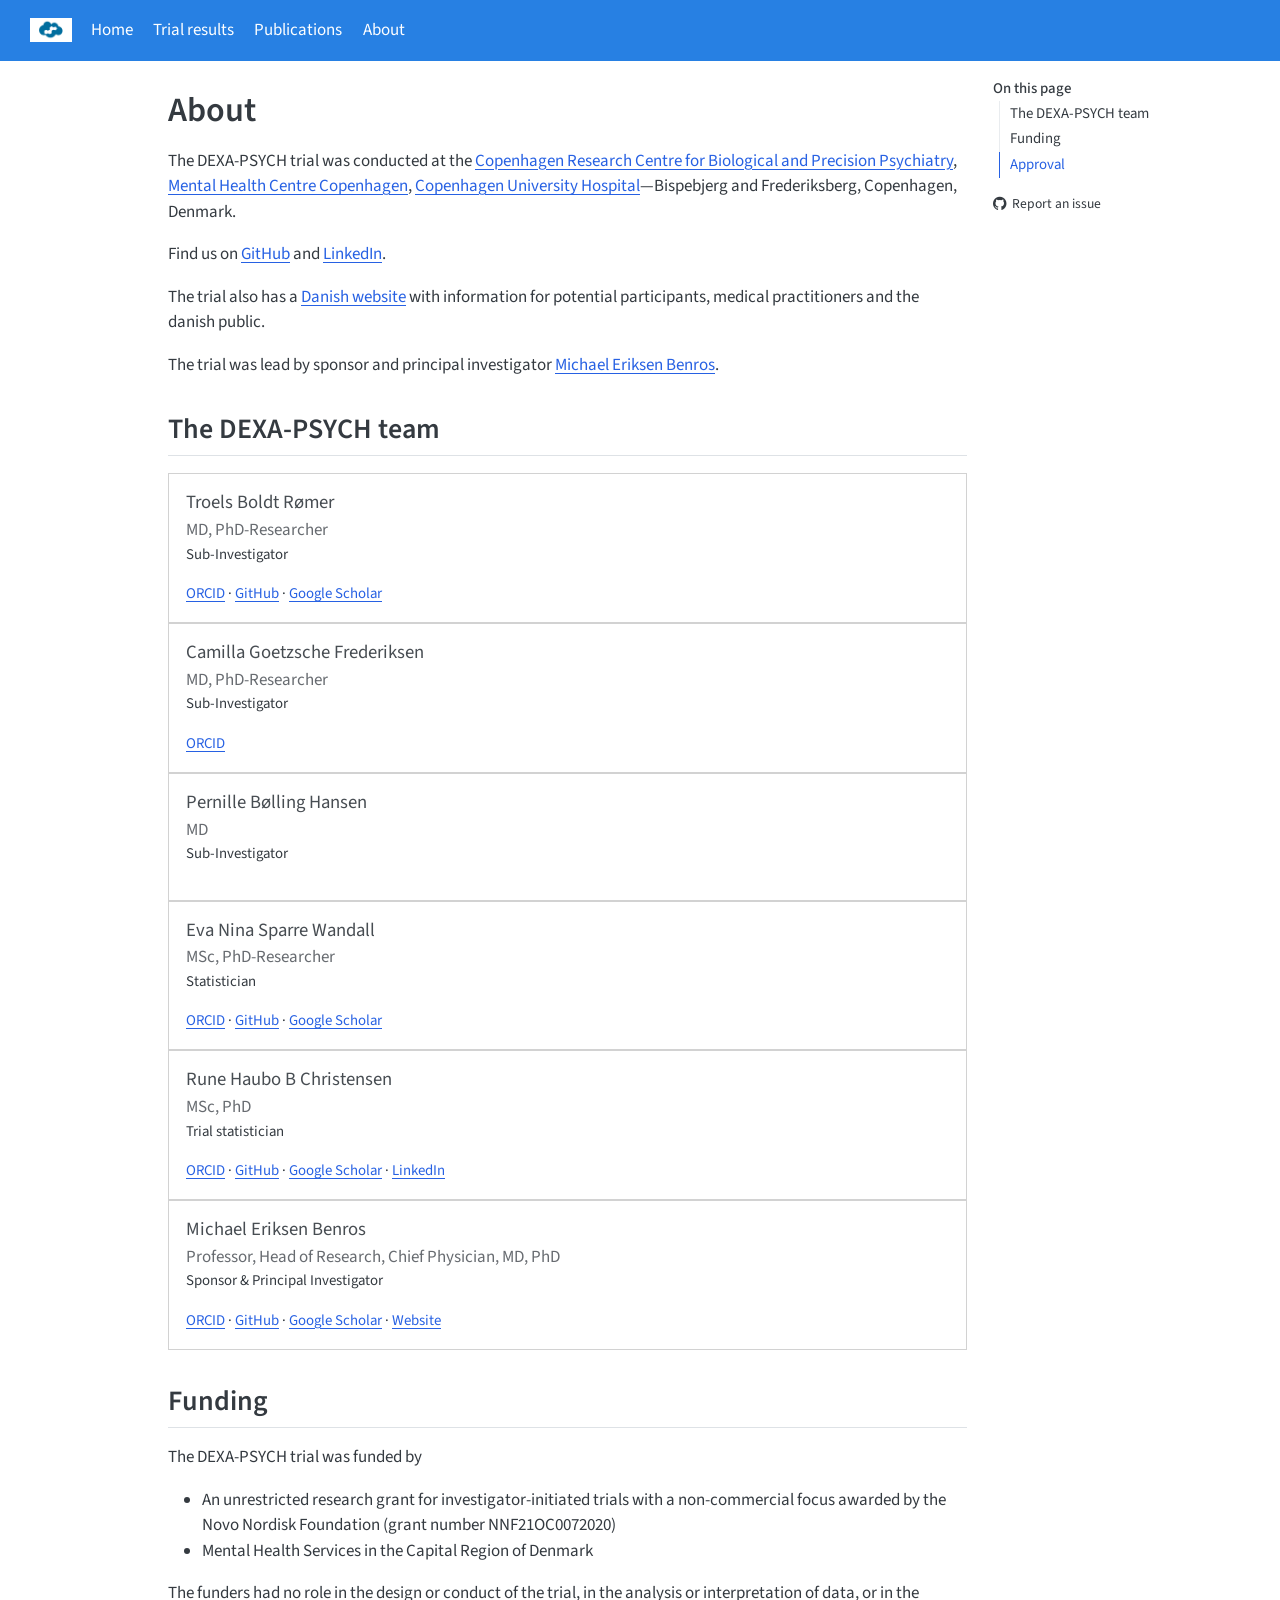
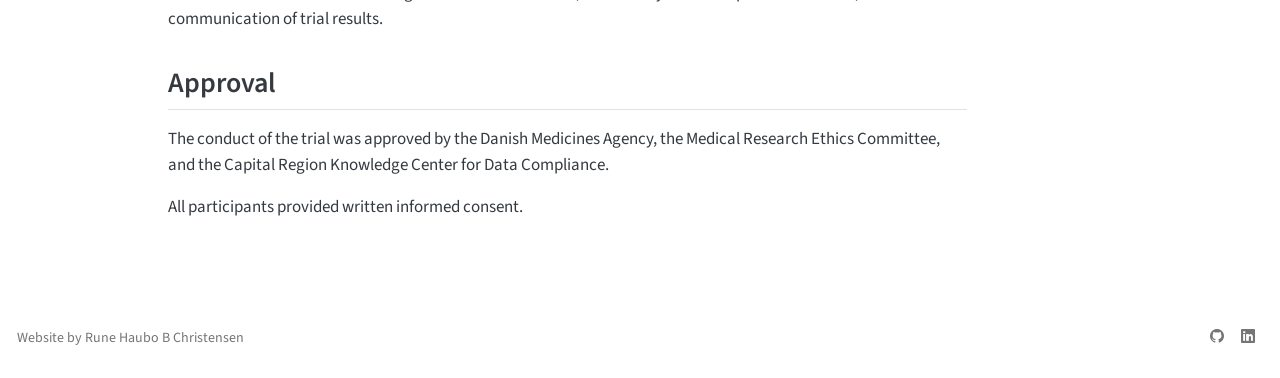
==== commit 3d80a2ef: "Update web-pages" ====
--- a/docs/about.html
+++ b/docs/about.html
@@ -94,6 +94,10 @@
           <div class="collapse navbar-collapse" id="navbarCollapse">
             <ul class="navbar-nav navbar-nav-scroll me-auto">
   <li class="nav-item">
+    <a class="nav-link" href="./index.html"> 
+<span class="menu-text">Home</span></a>
+  </li>  
+  <li class="nav-item">
     <a class="nav-link" href="./results.html"> 
 <span class="menu-text">Trial results</span></a>
   </li>  
@@ -151,6 +155,7 @@
 
 <p>The DEXA-PSYCH trial was conducted at the <a href="https://research.regionh.dk/en/organisations/copenhagen-research-centre-for-biological-and-precision-psychiatr/">Copenhagen Research Centre for Biological and Precision Psychiatry</a>, <a href="https://research.regionh.dk/en/organisations/psykiatrisk-center-k%C3%B8benhavn-bfh/organisations/">Mental Health Centre Copenhagen</a>, <a href="https://research.regionh.dk/en/">Copenhagen University Hospital</a>—Bispebjerg and Frederiksberg, Copenhagen, Denmark.</p>
 <p>Find us on <a href="https://github.com/Biological-and-Precision-Psychiatry">GitHub</a> and <a href="https://dk.linkedin.com/company/copenhagen-biological-and-precision-psychiatry">LinkedIn</a>.</p>
+<p>The trial also has a <a href="https://www.psykiatri-regionh.dk/dexa-psych/Sider/default.aspx">Danish website</a> with information for potential participants, medical practitioners and the danish public.</p>
 <p>The trial was lead by sponsor and principal investigator <a href="https://research.regionh.dk/en/persons/michael-eriksen-benros/">Michael Eriksen Benros</a>.</p>
 <section id="the-dexa-psych-team" class="level2">
 <h2 class="anchored" data-anchor-id="the-dexa-psych-team">The DEXA-PSYCH team</h2>
@@ -239,7 +244,7 @@
 Trial statistician
 </p>
 <p class="card-text small">
-<a href="https://orcid.org/0000-0002-4494-3399">ORCID</a> · <a href="https://github.com/runehaubo">GitHub</a> · <a href="https://scholar.google.com/citations?user=Bdq1FoIAAAAJ&amp;hl">Google Scholar</a>
+<a href="https://orcid.org/0000-0002-4494-3399">ORCID</a> · <a href="https://github.com/runehaubo">GitHub</a> · <a href="https://scholar.google.com/citations?user=Bdq1FoIAAAAJ&amp;hl">Google Scholar</a> · <a href="https://www.linkedin.com/in/rune-haubo-b-christensen-5654384">LinkedIn</a>
 </p>
 </div>
 </div>
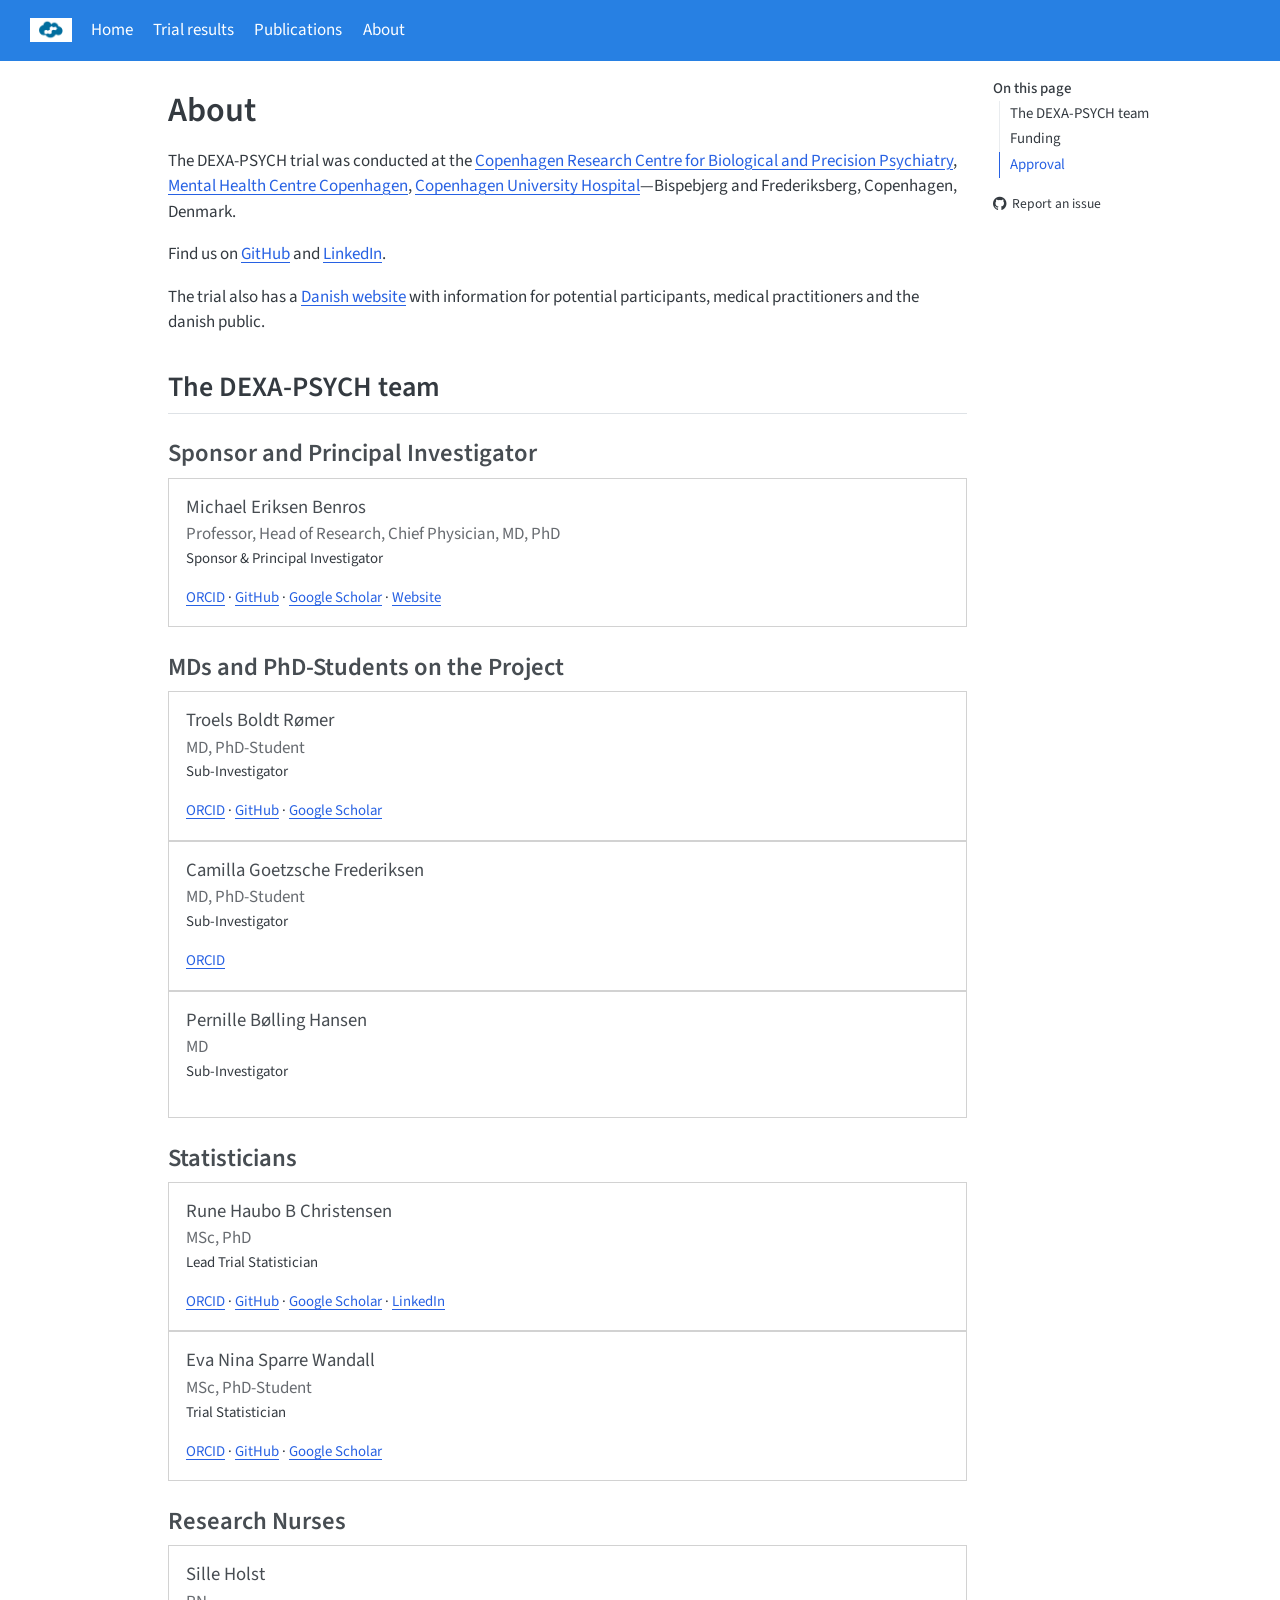
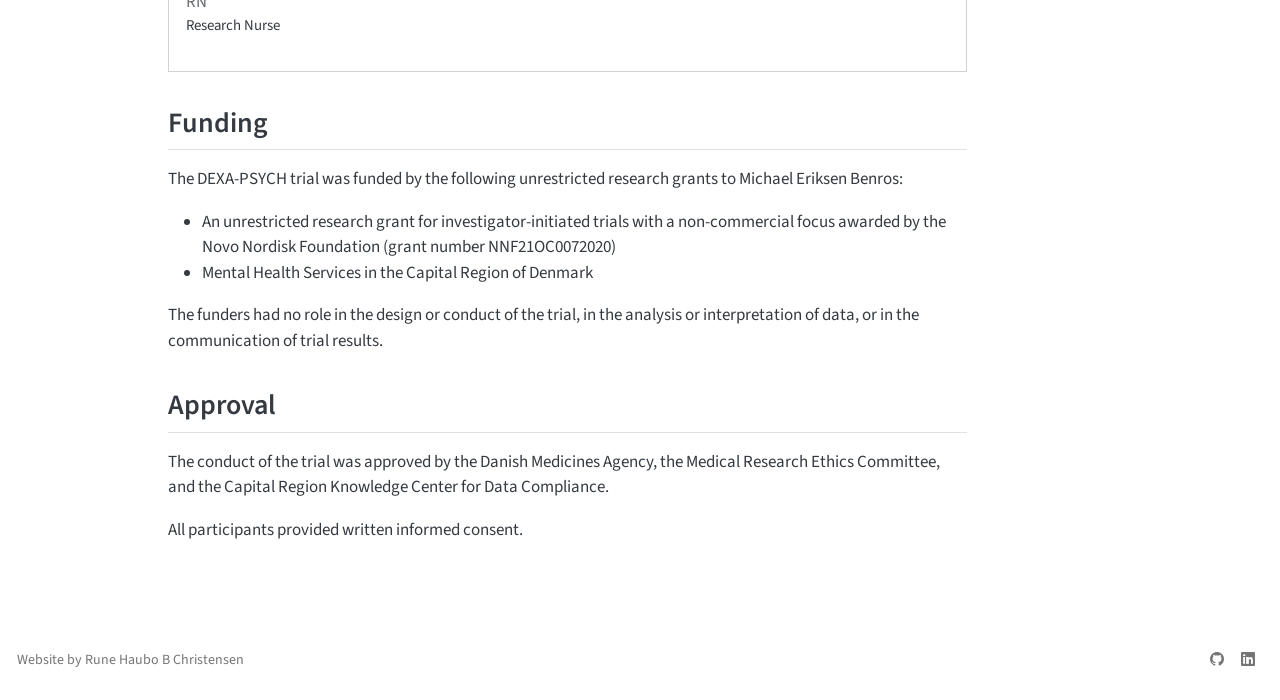
==== commit ea17d193: "Update w Michaels comments" ====
--- a/docs/about.html
+++ b/docs/about.html
@@ -125,7 +125,13 @@
     <h2 id="toc-title">On this page</h2>
    
   <ul>
-  <li><a href="#the-dexa-psych-team" id="toc-the-dexa-psych-team" class="nav-link active" data-scroll-target="#the-dexa-psych-team">The DEXA-PSYCH team</a></li>
+  <li><a href="#the-dexa-psych-team" id="toc-the-dexa-psych-team" class="nav-link active" data-scroll-target="#the-dexa-psych-team">The DEXA-PSYCH team</a>
+  <ul class="collapse">
+  <li><a href="#sponsor-and-principal-investigator" id="toc-sponsor-and-principal-investigator" class="nav-link" data-scroll-target="#sponsor-and-principal-investigator">Sponsor and Principal Investigator</a></li>
+  <li><a href="#mds-and-phd-students-on-the-project" id="toc-mds-and-phd-students-on-the-project" class="nav-link" data-scroll-target="#mds-and-phd-students-on-the-project">MDs and PhD-Students on the Project</a></li>
+  <li><a href="#statisticians" id="toc-statisticians" class="nav-link" data-scroll-target="#statisticians">Statisticians</a></li>
+  <li><a href="#research-nurses" id="toc-research-nurses" class="nav-link" data-scroll-target="#research-nurses">Research Nurses</a></li>
+  </ul></li>
   <li><a href="#funding" id="toc-funding" class="nav-link" data-scroll-target="#funding">Funding</a></li>
   <li><a href="#approval" id="toc-approval" class="nav-link" data-scroll-target="#approval">Approval</a></li>
   </ul>
@@ -156,9 +162,35 @@
 <p>The DEXA-PSYCH trial was conducted at the <a href="https://research.regionh.dk/en/organisations/copenhagen-research-centre-for-biological-and-precision-psychiatr/">Copenhagen Research Centre for Biological and Precision Psychiatry</a>, <a href="https://research.regionh.dk/en/organisations/psykiatrisk-center-k%C3%B8benhavn-bfh/organisations/">Mental Health Centre Copenhagen</a>, <a href="https://research.regionh.dk/en/">Copenhagen University Hospital</a>—Bispebjerg and Frederiksberg, Copenhagen, Denmark.</p>
 <p>Find us on <a href="https://github.com/Biological-and-Precision-Psychiatry">GitHub</a> and <a href="https://dk.linkedin.com/company/copenhagen-biological-and-precision-psychiatry">LinkedIn</a>.</p>
 <p>The trial also has a <a href="https://www.psykiatri-regionh.dk/dexa-psych/Sider/default.aspx">Danish website</a> with information for potential participants, medical practitioners and the danish public.</p>
-<p>The trial was lead by sponsor and principal investigator <a href="https://research.regionh.dk/en/persons/michael-eriksen-benros/">Michael Eriksen Benros</a>.</p>
+<!-- The trial was lead by sponsor and principal investigator [Michael Eriksen Benros](https://research.regionh.dk/en/persons/michael-eriksen-benros/). -->
 <section id="the-dexa-psych-team" class="level2">
 <h2 class="anchored" data-anchor-id="the-dexa-psych-team">The DEXA-PSYCH team</h2>
+<!-- **Sponsor and Principal Investigator:**  [Michael Eriksen Benros](https://research.regionh.dk/en/persons/michael-eriksen-benros/) -->
+<section id="sponsor-and-principal-investigator" class="level3">
+<h3 class="anchored" data-anchor-id="sponsor-and-principal-investigator">Sponsor and Principal Investigator</h3>
+<div class="row row-cols-1 row-cols-md-2 row-cols-lg-3 g-4">
+<div class="col">
+<div class="card h-100">
+<div class="card-body">
+<h5 class="card-title anchored">
+Michael Eriksen Benros
+</h5>
+<p class="card-subtitle text-muted">
+Professor, Head of Research, Chief Physician, MD, PhD
+</p>
+<p class="card-text small">
+Sponsor &amp; Principal Investigator
+</p>
+<p class="card-text small">
+<a href="https://orcid.org/0000-0003-4939-9465">ORCID</a> · <a href="https://github.com/MichaelBenros">GitHub</a> · <a href="https://scholar.google.com/citations?user=AbCdEfGhIjK">Google Scholar</a> · <a href="https://research.regionh.dk/en/persons/michael-eriksen-benros/">Website</a>
+</p>
+</div>
+</div>
+</div>
+</div>
+</section>
+<section id="mds-and-phd-students-on-the-project" class="level3">
+<h3 class="anchored" data-anchor-id="mds-and-phd-students-on-the-project">MDs and PhD-Students on the Project</h3>
 <div class="row row-cols-1 row-cols-md-2 row-cols-lg-3 g-4">
 <div class="col">
 <div class="card h-100">
@@ -167,7 +199,7 @@
 Troels Boldt Rømer
 </h5>
 <p class="card-subtitle text-muted">
-MD, PhD-Researcher
+MD, PhD-Student
 </p>
 <p class="card-text small">
 Sub-Investigator
@@ -185,7 +217,7 @@
 Camilla Goetzsche Frederiksen
 </h5>
 <p class="card-subtitle text-muted">
-MD, PhD-Researcher
+MD, PhD-Student
 </p>
 <p class="card-text small">
 Sub-Investigator
@@ -213,24 +245,11 @@
 </div>
 </div>
 </div>
-<div class="col">
-<div class="card h-100">
-<div class="card-body">
-<h5 class="card-title anchored">
-Eva Nina Sparre Wandall
-</h5>
-<p class="card-subtitle text-muted">
-MSc, PhD-Researcher
-</p>
-<p class="card-text small">
-Statistician
-</p>
-<p class="card-text small">
-<a href="https://orcid.org/0009-0008-1745-6027">ORCID</a> · <a href="https://github.com/evaninawandall">GitHub</a> · <a href="https://scholar.google.com/citations?user=a-APcdoAAAAJ&amp;hl">Google Scholar</a>
-</p>
-</div>
-</div>
-</div>
+</div>
+</section>
+<section id="statisticians" class="level3">
+<h3 class="anchored" data-anchor-id="statisticians">Statisticians</h3>
+<div class="row row-cols-1 row-cols-md-2 row-cols-lg-3 g-4">
 <div class="col">
 <div class="card h-100">
 <div class="card-body">
@@ -241,7 +260,7 @@
 MSc, PhD
 </p>
 <p class="card-text small">
-Trial statistician
+Lead Trial Statistician
 </p>
 <p class="card-text small">
 <a href="https://orcid.org/0000-0002-4494-3399">ORCID</a> · <a href="https://github.com/runehaubo">GitHub</a> · <a href="https://scholar.google.com/citations?user=Bdq1FoIAAAAJ&amp;hl">Google Scholar</a> · <a href="https://www.linkedin.com/in/rune-haubo-b-christensen-5654384">LinkedIn</a>
@@ -253,25 +272,48 @@
 <div class="card h-100">
 <div class="card-body">
 <h5 class="card-title anchored">
-Michael Eriksen Benros
+Eva Nina Sparre Wandall
 </h5>
 <p class="card-subtitle text-muted">
-Professor, Head of Research, Chief Physician, MD, PhD
-</p>
-<p class="card-text small">
-Sponsor &amp; Principal Investigator
-</p>
-<p class="card-text small">
-<a href="https://orcid.org/0000-0003-4939-9465">ORCID</a> · <a href="https://github.com/MichaelBenros">GitHub</a> · <a href="https://scholar.google.com/citations?user=AbCdEfGhIjK">Google Scholar</a> · <a href="https://research.regionh.dk/en/persons/michael-eriksen-benros/">Website</a>
-</p>
-</div>
-</div>
-</div>
-</div>
+MSc, PhD-Student
+</p>
+<p class="card-text small">
+Trial Statistician
+</p>
+<p class="card-text small">
+<a href="https://orcid.org/0009-0008-1745-6027">ORCID</a> · <a href="https://github.com/evaninawandall">GitHub</a> · <a href="https://scholar.google.com/citations?user=a-APcdoAAAAJ&amp;hl">Google Scholar</a>
+</p>
+</div>
+</div>
+</div>
+</div>
+</section>
+<section id="research-nurses" class="level3">
+<h3 class="anchored" data-anchor-id="research-nurses">Research Nurses</h3>
+<div class="row row-cols-1 row-cols-md-2 row-cols-lg-3 g-4">
+<div class="col">
+<div class="card h-100">
+<div class="card-body">
+<h5 class="card-title anchored">
+Sille Holst
+</h5>
+<p class="card-subtitle text-muted">
+RN
+</p>
+<p class="card-text small">
+Research Nurse
+</p>
+<p class="card-text small">
+</p>
+</div>
+</div>
+</div>
+</div>
+</section>
 </section>
 <section id="funding" class="level2">
 <h2 class="anchored" data-anchor-id="funding">Funding</h2>
-<p>The DEXA-PSYCH trial was funded by</p>
+<p>The DEXA-PSYCH trial was funded by the following unrestricted research grants to Michael Eriksen Benros:</p>
 <ul>
 <li>An unrestricted research grant for investigator-initiated trials with a non-commercial focus awarded by the Novo Nordisk Foundation (grant number NNF21OC0072020)</li>
 <li>Mental Health Services in the Capital Region of Denmark</li>
